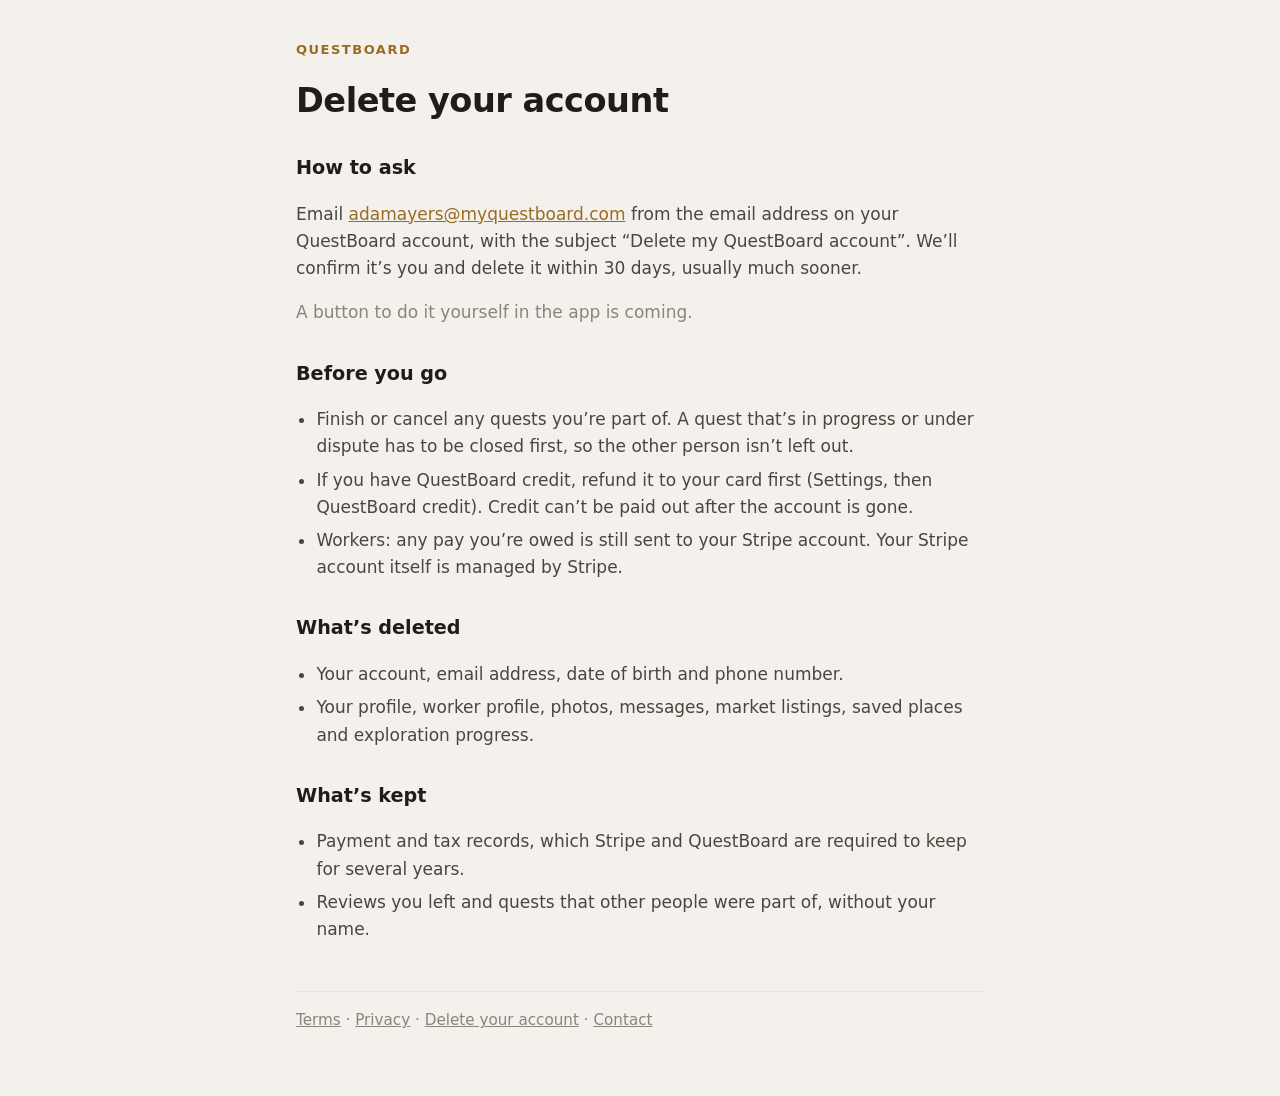
==== delete-account.html @ 9bed00e4 "Replace the old game site with QuestBoard - Home page for QuestBoard (exploring Ohio and local paid " ====
<!doctype html>
<html lang="en">
<head>
<meta charset="utf-8">
<meta name="viewport" content="width=device-width, initial-scale=1">
<title>Delete your account · QuestBoard</title>
<meta name="description" content="How to delete your QuestBoard account and what happens to your information.">
<link rel="stylesheet" href="/style.css">
</head>
<body>
<main>
<p class="brand"><a href="/">QuestBoard</a></p>
<h1>Delete your account</h1>

<h2>How to ask</h2>
<p>Email <a href="mailto:adamayers@myquestboard.com?subject=Delete%20my%20QuestBoard%20account">adamayers@myquestboard.com</a> from the email address on your QuestBoard account, with the subject “Delete my QuestBoard account”. We’ll confirm it’s you and delete it within 30 days, usually much sooner.</p>
<p class="muted">A button to do it yourself in the app is coming.</p>

<h2>Before you go</h2>
<ul>
  <li>Finish or cancel any quests you’re part of. A quest that’s in progress or under dispute has to be closed first, so the other person isn’t left out.</li>
  <li>If you have QuestBoard credit, refund it to your card first (Settings, then QuestBoard credit). Credit can’t be paid out after the account is gone.</li>
  <li>Workers: any pay you’re owed is still sent to your Stripe account. Your Stripe account itself is managed by Stripe.</li>
</ul>

<h2>What’s deleted</h2>
<ul>
  <li>Your account, email address, date of birth and phone number.</li>
  <li>Your profile, worker profile, photos, messages, market listings, saved places and exploration progress.</li>
</ul>

<h2>What’s kept</h2>
<ul>
  <li>Payment and tax records, which Stripe and QuestBoard are required to keep for several years.</li>
  <li>Reviews you left and quests that other people were part of, without your name.</li>
</ul>

<footer>
  <a href="/terms.html">Terms</a> ·
  <a href="/privacy.html">Privacy</a> ·
  <a href="/delete-account.html">Delete your account</a> ·
  <a href="mailto:adamayers@myquestboard.com">Contact</a>
</footer>
</main>
</body>
</html>
---- style.css ----
:root {
  --bg: #f4f1ec;
  --card: #ffffff;
  --text: #1f1d1a;
  --soft: #4a463f;
  --muted: #8a847a;
  --line: #e8e2d8;
  --accent: #9a6b22;
  --on-accent: #ffffff;
}
@media (prefers-color-scheme: dark) {
  :root {
    --bg: #14120f;
    --card: #1d1a16;
    --text: #f3eee6;
    --soft: #cfc6b8;
    --muted: #9a917f;
    --line: #2e2a24;
    --accent: #ffc94a;
    --on-accent: #241a07;
  }
}
* { box-sizing: border-box; }
body {
  margin: 0;
  background: var(--bg);
  color: var(--text);
  font: 17px/1.6 system-ui, -apple-system, "Segoe UI", Roboto, sans-serif;
}
main { max-width: 720px; margin: 0 auto; padding: 40px 16px 64px; }
.brand {
  margin: 0 0 20px;
  font-size: 13px;
  font-weight: 800;
  letter-spacing: 1.5px;
  text-transform: uppercase;
  color: var(--accent);
}
.brand a { color: inherit; text-decoration: none; }
h1 { font-size: 2.1rem; line-height: 1.2; margin: 0 0 10px; letter-spacing: -0.5px; }
h2 { font-size: 1.2rem; margin: 32px 0 8px; }
h3 { font-size: 1.02rem; margin: 20px 0 4px; }
p, li { color: var(--soft); }
strong { color: var(--text); }
a { color: var(--accent); }
ul { padding-left: 1.2em; }
li { margin-bottom: 6px; }
.lead { font-size: 1.2rem; margin-top: 0; }
.muted { color: var(--muted); }
.note {
  padding: 12px 16px;
  border-radius: 14px;
  background: var(--card);
  border: 1px solid var(--line);
  color: var(--soft);
  font-size: 0.95rem;
}
.badge {
  display: inline-block;
  border: 2px solid var(--accent);
  color: var(--accent);
  border-radius: 999px;
  padding: 4px 14px;
  font-weight: 800;
}
.cards { display: grid; grid-template-columns: repeat(auto-fit, minmax(200px, 1fr)); gap: 12px; margin: 24px 0; }
.card { padding: 18px; border-radius: 18px; background: var(--card); border: 1px solid var(--line); }
.card h3 { margin: 0 0 6px; }
.card p { margin: 0; font-size: 0.95rem; }
.button {
  display: inline-block;
  background: var(--accent);
  color: var(--on-accent);
  text-decoration: none;
  font-weight: 800;
  border-radius: 14px;
  padding: 13px 22px;
  border: 0;
  font-size: 1rem;
  cursor: pointer;
}
footer { margin-top: 48px; padding-top: 16px; border-top: 1px solid var(--line); color: var(--muted); font-size: 0.95rem; }
footer a { color: var(--muted); }
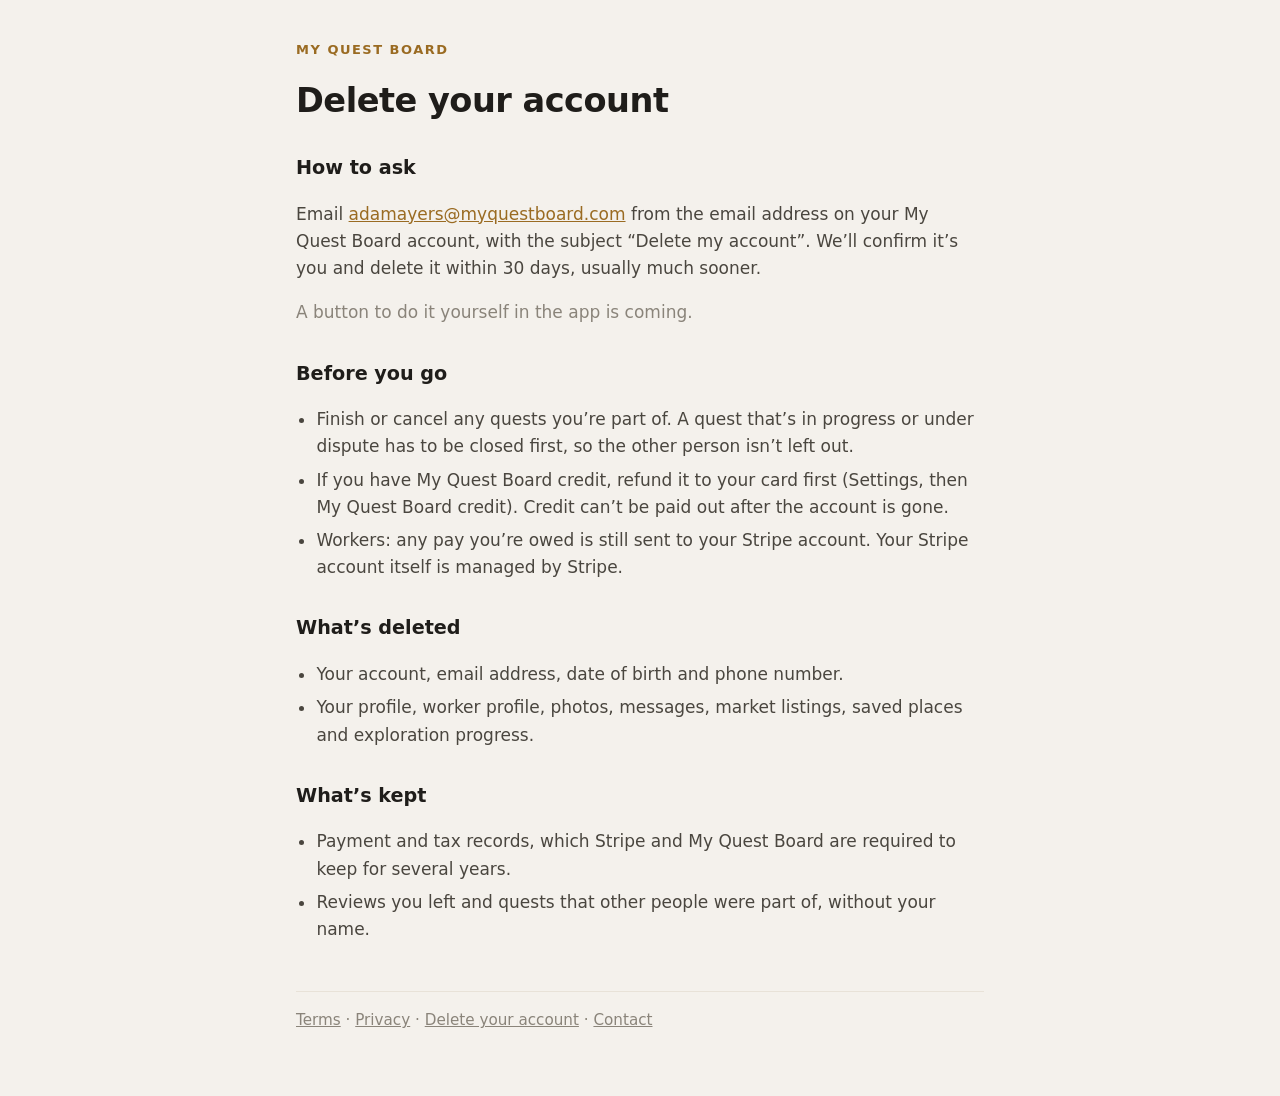
==== commit cca4cc13: "Call it My Quest Board throughout Co-Authored-By: Claude Opus 5.5 <noreply@anthropic.com>" ====
--- a/delete-account.html
+++ b/delete-account.html
@@ -3,23 +3,23 @@
 <head>
 <meta charset="utf-8">
 <meta name="viewport" content="width=device-width, initial-scale=1">
-<title>Delete your account · QuestBoard</title>
-<meta name="description" content="How to delete your QuestBoard account and what happens to your information.">
+<title>Delete your account · My Quest Board</title>
+<meta name="description" content="How to delete your My Quest Board account and what happens to your information.">
 <link rel="stylesheet" href="/style.css">
 </head>
 <body>
 <main>
-<p class="brand"><a href="/">QuestBoard</a></p>
+<p class="brand"><a href="/">My Quest Board</a></p>
 <h1>Delete your account</h1>
 
 <h2>How to ask</h2>
-<p>Email <a href="mailto:adamayers@myquestboard.com?subject=Delete%20my%20QuestBoard%20account">adamayers@myquestboard.com</a> from the email address on your QuestBoard account, with the subject “Delete my QuestBoard account”. We’ll confirm it’s you and delete it within 30 days, usually much sooner.</p>
+<p>Email <a href="mailto:adamayers@myquestboard.com?subject=Delete%20my%20account">adamayers@myquestboard.com</a> from the email address on your My Quest Board account, with the subject “Delete my account”. We’ll confirm it’s you and delete it within 30 days, usually much sooner.</p>
 <p class="muted">A button to do it yourself in the app is coming.</p>
 
 <h2>Before you go</h2>
 <ul>
   <li>Finish or cancel any quests you’re part of. A quest that’s in progress or under dispute has to be closed first, so the other person isn’t left out.</li>
-  <li>If you have QuestBoard credit, refund it to your card first (Settings, then QuestBoard credit). Credit can’t be paid out after the account is gone.</li>
+  <li>If you have My Quest Board credit, refund it to your card first (Settings, then My Quest Board credit). Credit can’t be paid out after the account is gone.</li>
   <li>Workers: any pay you’re owed is still sent to your Stripe account. Your Stripe account itself is managed by Stripe.</li>
 </ul>
 
@@ -31,7 +31,7 @@
 
 <h2>What’s kept</h2>
 <ul>
-  <li>Payment and tax records, which Stripe and QuestBoard are required to keep for several years.</li>
+  <li>Payment and tax records, which Stripe and My Quest Board are required to keep for several years.</li>
   <li>Reviews you left and quests that other people were part of, without your name.</li>
 </ul>
 
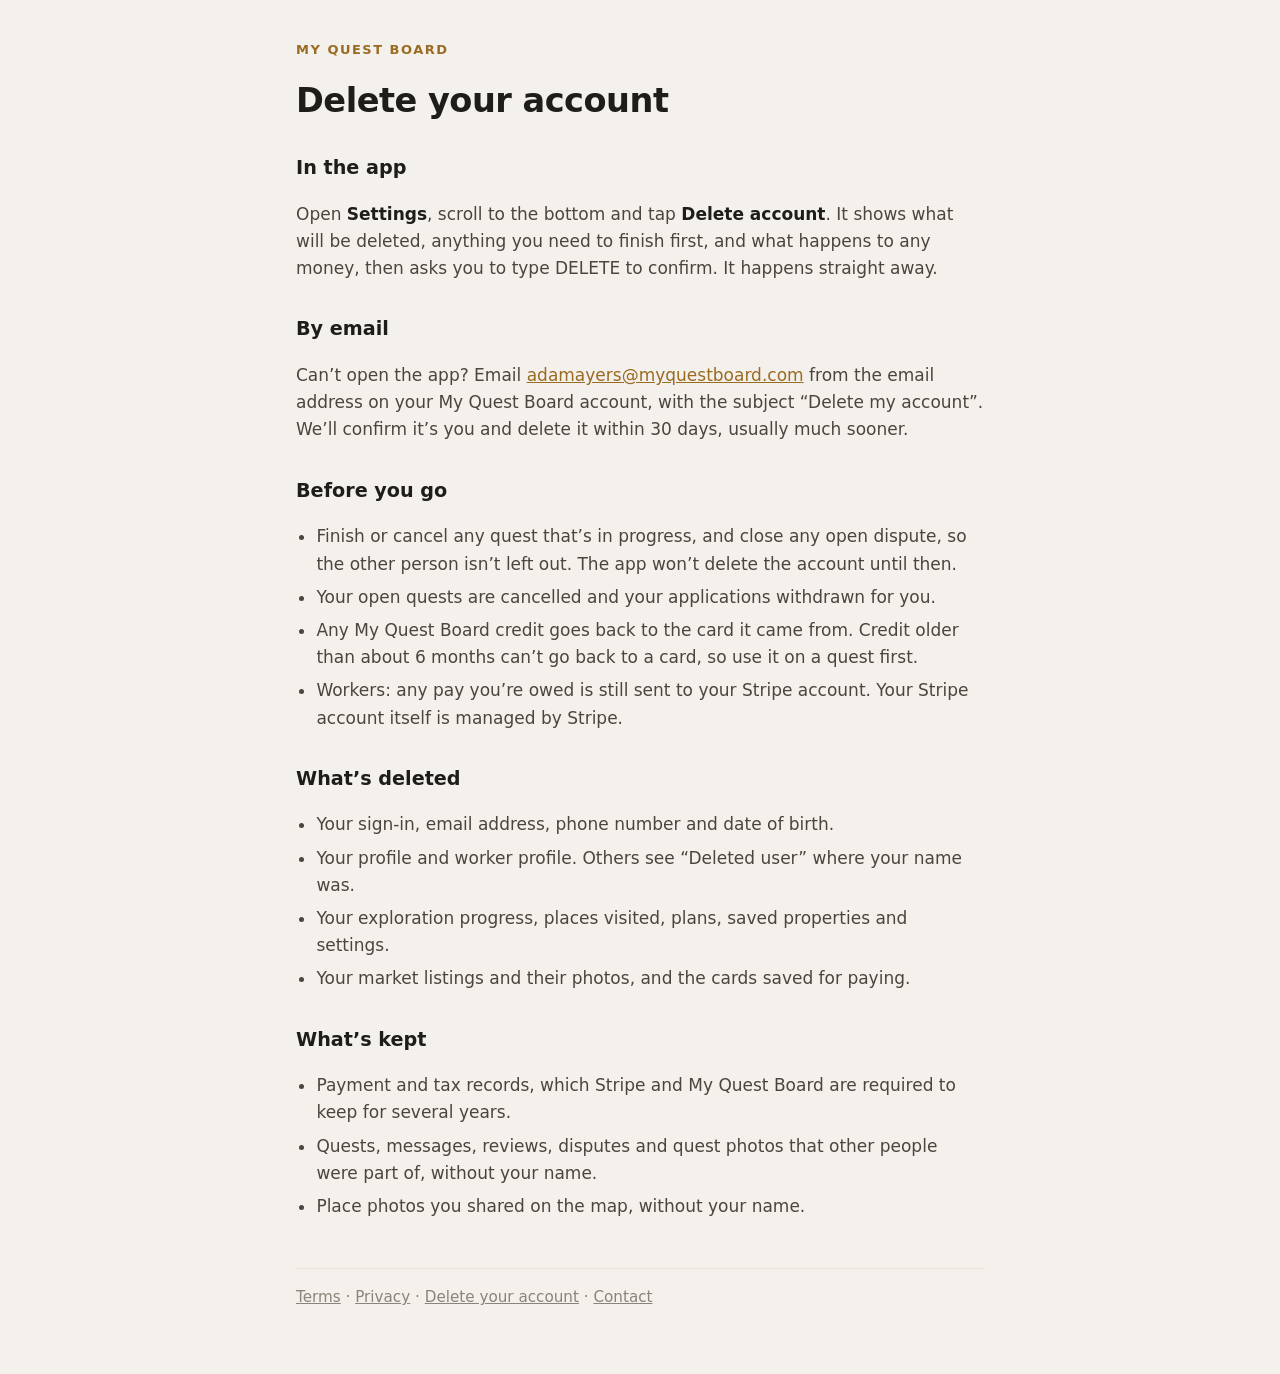
==== commit 6c6513f8: "Delete your account: the in-app button, and exactly what's deleted and kept Co-Authored-By: Claude O" ====
--- a/delete-account.html
+++ b/delete-account.html
@@ -12,27 +12,33 @@
 <p class="brand"><a href="/">My Quest Board</a></p>
 <h1>Delete your account</h1>
 
-<h2>How to ask</h2>
-<p>Email <a href="mailto:adamayers@myquestboard.com?subject=Delete%20my%20account">adamayers@myquestboard.com</a> from the email address on your My Quest Board account, with the subject “Delete my account”. We’ll confirm it’s you and delete it within 30 days, usually much sooner.</p>
-<p class="muted">A button to do it yourself in the app is coming.</p>
+<h2>In the app</h2>
+<p>Open <strong>Settings</strong>, scroll to the bottom and tap <strong>Delete account</strong>. It shows what will be deleted, anything you need to finish first, and what happens to any money, then asks you to type DELETE to confirm. It happens straight away.</p>
+
+<h2>By email</h2>
+<p>Can’t open the app? Email <a href="mailto:adamayers@myquestboard.com?subject=Delete%20my%20account">adamayers@myquestboard.com</a> from the email address on your My Quest Board account, with the subject “Delete my account”. We’ll confirm it’s you and delete it within 30 days, usually much sooner.</p>
 
 <h2>Before you go</h2>
 <ul>
-  <li>Finish or cancel any quests you’re part of. A quest that’s in progress or under dispute has to be closed first, so the other person isn’t left out.</li>
-  <li>If you have My Quest Board credit, refund it to your card first (Settings, then My Quest Board credit). Credit can’t be paid out after the account is gone.</li>
+  <li>Finish or cancel any quest that’s in progress, and close any open dispute, so the other person isn’t left out. The app won’t delete the account until then.</li>
+  <li>Your open quests are cancelled and your applications withdrawn for you.</li>
+  <li>Any My Quest Board credit goes back to the card it came from. Credit older than about 6 months can’t go back to a card, so use it on a quest first.</li>
   <li>Workers: any pay you’re owed is still sent to your Stripe account. Your Stripe account itself is managed by Stripe.</li>
 </ul>
 
 <h2>What’s deleted</h2>
 <ul>
-  <li>Your account, email address, date of birth and phone number.</li>
-  <li>Your profile, worker profile, photos, messages, market listings, saved places and exploration progress.</li>
+  <li>Your sign-in, email address, phone number and date of birth.</li>
+  <li>Your profile and worker profile. Others see “Deleted user” where your name was.</li>
+  <li>Your exploration progress, places visited, plans, saved properties and settings.</li>
+  <li>Your market listings and their photos, and the cards saved for paying.</li>
 </ul>
 
 <h2>What’s kept</h2>
 <ul>
   <li>Payment and tax records, which Stripe and My Quest Board are required to keep for several years.</li>
-  <li>Reviews you left and quests that other people were part of, without your name.</li>
+  <li>Quests, messages, reviews, disputes and quest photos that other people were part of, without your name.</li>
+  <li>Place photos you shared on the map, without your name.</li>
 </ul>
 
 <footer>
